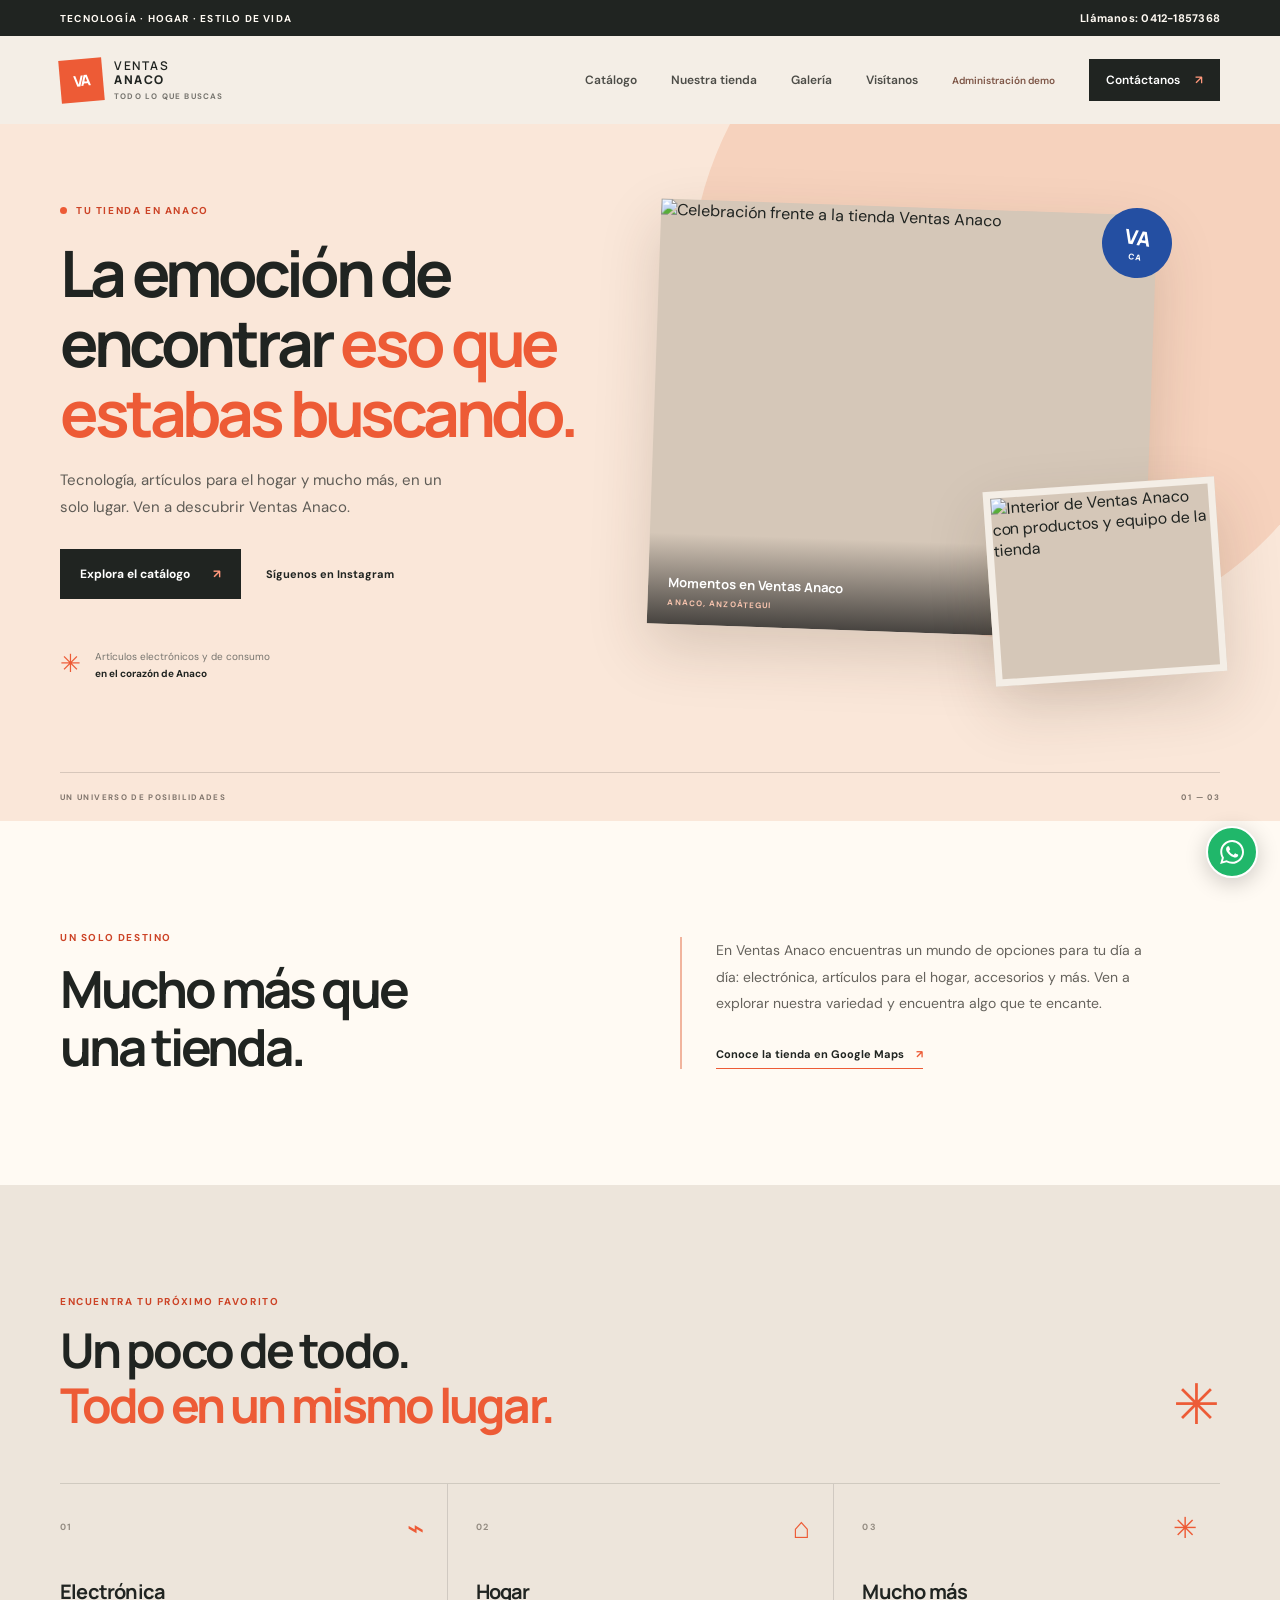
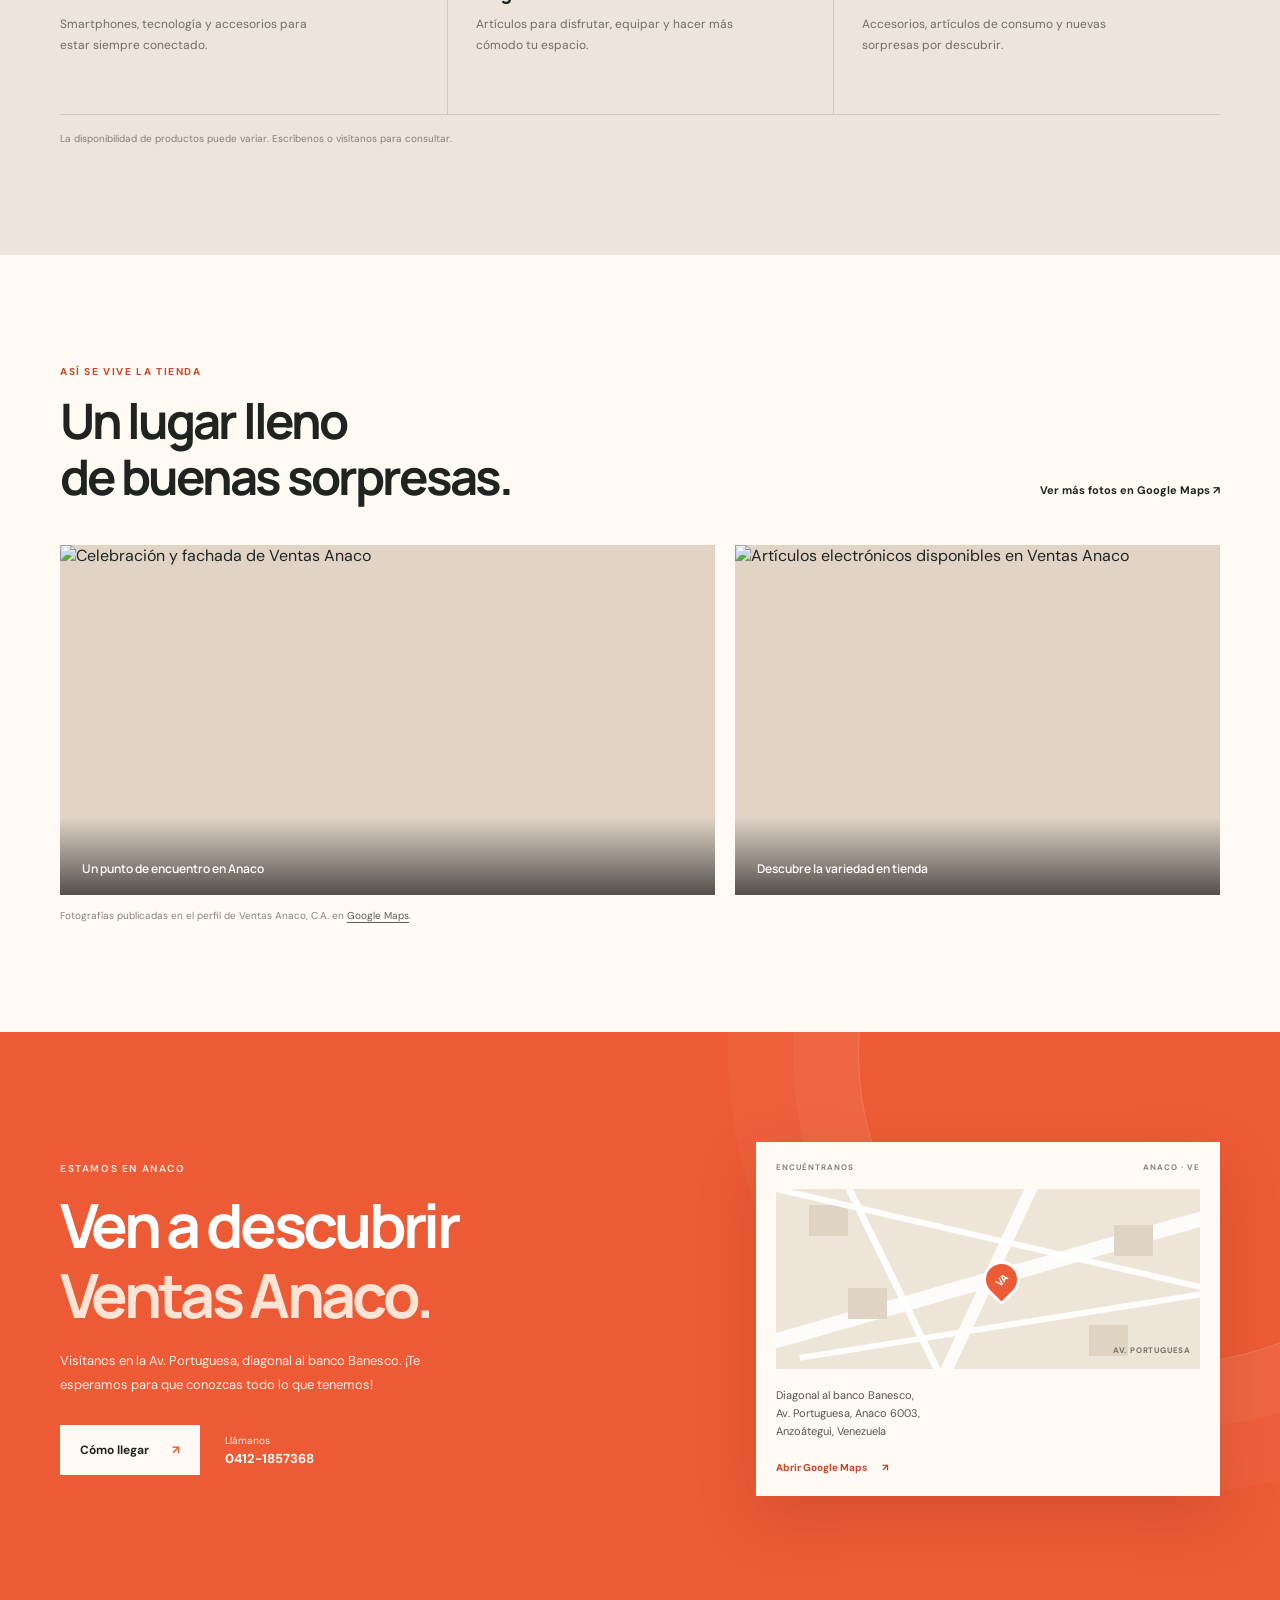
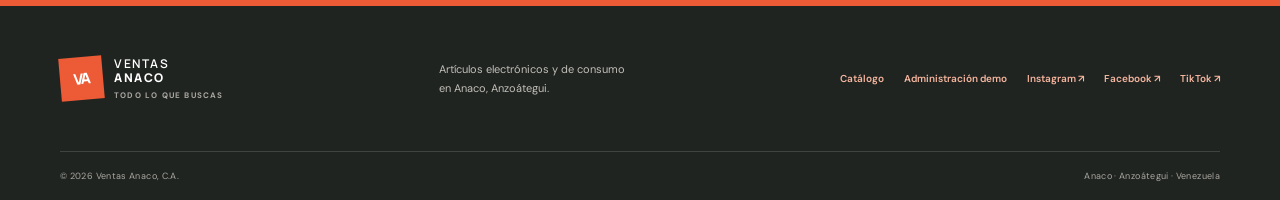
==== index.html @ d3c2e2f4 "Publish Ventas Anaco store demo" ====
<!DOCTYPE html>
<html lang="es">
<head>
    <meta charset="UTF-8">
    <meta name="viewport" content="width=device-width, initial-scale=1">
    <meta name="theme-color" content="#f4eee6">
    <meta name="description" content="Descubre tecnología, artículos para el hogar y mucho más en Ventas Anaco, C.A. Visítanos en Anaco, Anzoátegui.">
    <meta property="og:type" content="website">
    <meta property="og:title" content="Ventas Anaco, C.A. | Tecnología y mucho más">
    <meta property="og:description" content="Artículos electrónicos y de consumo en Anaco, Anzoátegui.">
    <title>Ventas Anaco, C.A. | Tecnología y mucho más</title>
    <link rel="preconnect" href="https://lh3.googleusercontent.com">
    <link rel="stylesheet" href="styles.css">
    <script src="script.js" defer></script>
</head>
<body>
    <div class="announcement">
        <span>TECNOLOGÍA · HOGAR · ESTILO DE VIDA</span>
        <a href="tel:+584121857368">Llámanos: 0412-1857368</a>
    </div>

    <header class="site-header">
        <nav class="navigation container" aria-label="Navegación principal">
            <a class="brand" href="#inicio" aria-label="Ventas Anaco, inicio">
                <span class="brand-mark">VA</span>
                <span class="brand-name">VENTAS <strong>ANACO</strong><small>TODO LO QUE BUSCAS</small></span>
            </a>
            <button class="menu-toggle" type="button" aria-expanded="false" aria-controls="primary-menu" aria-label="Abrir menú">
                <span></span><span></span>
            </button>
            <div class="nav-links" id="primary-menu">
                <a href="catalogo.html">Catálogo</a>
                <a href="#universo">Nuestra tienda</a>
                <a href="#galeria">Galería</a>
                <a href="#visitanos">Visítanos</a>
                <a class="admin-link" href="admin.html">Administración demo</a>
                <a class="nav-cta" href="https://wa.me/584121857368" target="_blank" rel="noopener noreferrer">Contáctanos <span aria-hidden="true">↗</span></a>
            </div>
        </nav>
    </header>

    <main>
        <section class="hero" id="inicio">
            <div class="hero-content container">
                <div class="hero-copy">
                    <p class="eyebrow"><span></span>Tu tienda en Anaco</p>
                    <h1>La emoción de<br>encontrar <em>eso que<br>estabas buscando.</em></h1>
                    <p class="hero-intro">Tecnología, artículos para el hogar y mucho más, en un solo lugar. Ven a descubrir Ventas Anaco.</p>
                    <div class="hero-actions">
                        <a class="button button-dark" href="catalogo.html">Explora el catálogo <span aria-hidden="true">↗</span></a>
                        <a class="text-link" href="https://www.instagram.com/ventasanacoca/" target="_blank" rel="noopener noreferrer">Síguenos en Instagram</a>
                    </div>
                    <div class="hero-note"><span class="note-star" aria-hidden="true">✳</span><span>Artículos electrónicos y de consumo<br><strong>en el corazón de Anaco</strong></span></div>
                </div>
                <div class="hero-gallery" aria-label="Fotos de Ventas Anaco publicadas en Google Maps">
                    <figure class="hero-photo photo-main">
                        <img src="https://lh3.googleusercontent.com/gps-cs-s/ANWiy9SI6-JMw6uXux7cb1OVQEhoc8VrSB3j8IEpF7zPI--gfARu26a6YE6XaNrQs2vqzfg7c-59wwoR-hYItmMfDK-v4UafxtbNQbduaBsVp8QorT2yi8C4xNvsG1k5WIa64sWM8JS6=s680-w680-h510-rw" alt="Celebración frente a la tienda Ventas Anaco" fetchpriority="high">
                        <figcaption>Momentos en Ventas Anaco <span>ANACO, ANZOÁTEGUI</span></figcaption>
                    </figure>
                    <figure class="hero-photo photo-detail">
                        <img src="https://lh3.googleusercontent.com/gps-cs-s/ANWiy9Q9u7640GYPbyOy8pcQ9VfXQSxCmiE6TLa-yaclk8tDdv9WSVyj94mnbra4MCxDVosBCmhVriNxFRM0ZYxafxqGbtx22gtFAQHQly-nNGAZQOeOkHdAPoqI4ZJBgCTEoAFYsx8=s680-w680-h510-rw" alt="Interior de Ventas Anaco con productos y equipo de la tienda" loading="lazy">
                    </figure>
                    <span class="gallery-stamp" aria-hidden="true">VA<br><small>CA</small></span>
                </div>
            </div>
            <div class="hero-bottom container"><span>UN UNIVERSO DE POSIBILIDADES</span><span>01 — 03</span></div>
        </section>

        <section class="intro section" id="universo">
            <div class="container intro-grid">
                <div>
                    <p class="section-label">Un solo destino</p>
                    <h2>Mucho más que<br>una tienda.</h2>
                </div>
                <div class="intro-copy">
                    <p>En Ventas Anaco encuentras un mundo de opciones para tu día a día: electrónica, artículos para el hogar, accesorios y más. Ven a explorar nuestra variedad y encuentra algo que te encante.</p>
                    <a class="inline-link" href="https://www.google.com/maps/place/Ventas+Anaco,+C.A./data=!4m2!3m1!1s0x0:0x8d9699a16124e0c1" target="_blank" rel="noopener noreferrer">Conoce la tienda en Google Maps <span aria-hidden="true">↗</span></a>
                </div>
            </div>
        </section>

        <section class="categories section">
            <div class="container">
                <div class="section-heading">
                    <div><p class="section-label">Encuentra tu próximo favorito</p><h2>Un poco de todo.<br><em>Todo en un mismo lugar.</em></h2></div>
                    <span class="heading-mark" aria-hidden="true">✳</span>
                </div>
                <div class="category-grid">
                    <article class="category-card">
                        <span class="category-number">01</span><span class="category-icon" aria-hidden="true">⌁</span>
                        <h3>Electrónica</h3><p>Smartphones, tecnología y accesorios para estar siempre conectado.</p>
                    </article>
                    <article class="category-card">
                        <span class="category-number">02</span><span class="category-icon" aria-hidden="true">⌂</span>
                        <h3>Hogar</h3><p>Artículos para disfrutar, equipar y hacer más cómodo tu espacio.</p>
                    </article>
                    <article class="category-card">
                        <span class="category-number">03</span><span class="category-icon" aria-hidden="true">✳</span>
                        <h3>Mucho más</h3><p>Accesorios, artículos de consumo y nuevas sorpresas por descubrir.</p>
                    </article>
                </div>
                <p class="availability-note">La disponibilidad de productos puede variar. Escríbenos o visítanos para consultar.</p>
            </div>
        </section>

        <section class="gallery-section section" id="galeria">
            <div class="container">
                <div class="gallery-heading">
                    <div><p class="section-label">Así se vive la tienda</p><h2>Un lugar lleno<br>de buenas sorpresas.</h2></div>
                    <a class="text-link" href="https://www.google.com/maps/place/Ventas+Anaco,+C.A./data=!4m2!3m1!1s0x0:0x8d9699a16124e0c1" target="_blank" rel="noopener noreferrer">Ver más fotos en Google Maps <span aria-hidden="true">↗</span></a>
                </div>
                <div class="gallery-grid">
                    <figure class="gallery-item gallery-wide">
                        <img src="https://lh3.googleusercontent.com/gps-cs-s/ANWiy9SI6-JMw6uXux7cb1OVQEhoc8VrSB3j8IEpF7zPI--gfARu26a6YE6XaNrQs2vqzfg7c-59wwoR-hYItmMfDK-v4UafxtbNQbduaBsVp8QorT2yi8C4xNvsG1k5WIa64sWM8JS6=s680-w680-h510-rw" alt="Celebración y fachada de Ventas Anaco" loading="lazy">
                        <figcaption>Un punto de encuentro en Anaco</figcaption>
                    </figure>
                    <figure class="gallery-item">
                        <img src="https://lh3.googleusercontent.com/gps-cs-s/ANWiy9QcHW1Y8FMCkoQV5TH1QbiliUh5QumBpI4ZYNhQe0VhSvcfXpPzHqoIf4-l79kPiPaxFgAkR__Po1WKNhhUzcMhtcNzU7jrw5Uolib9IIyexkxREEryorqV-0qLPda1Q2rIl1jnqA=s680-w680-h510-rw" alt="Artículos electrónicos disponibles en Ventas Anaco" loading="lazy">
                        <figcaption>Descubre la variedad en tienda</figcaption>
                    </figure>
                </div>
                <p class="photo-credit">Fotografías publicadas en el perfil de Ventas Anaco, C.A. en <a href="https://www.google.com/maps/place/Ventas+Anaco,+C.A./data=!4m2!3m1!1s0x0:0x8d9699a16124e0c1" target="_blank" rel="noopener noreferrer">Google Maps</a>.</p>
            </div>
        </section>

        <section class="visit-section section" id="visitanos">
            <div class="container visit-layout">
                <div class="visit-copy">
                    <p class="section-label">Estamos en Anaco</p>
                    <h2>Ven a descubrir<br><em>Ventas Anaco.</em></h2>
                    <p>Visítanos en la Av. Portuguesa, diagonal al banco Banesco. ¡Te esperamos para que conozcas todo lo que tenemos!</p>
                    <div class="visit-actions">
                        <a class="button button-light" href="https://www.google.com/maps/dir/?api=1&destination=Ventas+Anaco%2C+C.A.%2C+Av.+Portuguesa%2C+Anaco%2C+Anzo%C3%A1tegui" target="_blank" rel="noopener noreferrer">Cómo llegar <span aria-hidden="true">↗</span></a>
                        <a class="visit-phone" href="tel:+584121857368">Llámanos <strong>0412-1857368</strong></a>
                    </div>
                </div>
                <div class="visit-card">
                    <div class="visit-card-top"><span>ENCUÉNTRANOS</span><span>ANACO · VE</span></div>
                    <div class="map-illustration" aria-hidden="true">
                        <span class="map-road map-road-a"></span><span class="map-road map-road-b"></span><span class="map-road map-road-c"></span>
                        <span class="map-block map-block-a"></span><span class="map-block map-block-b"></span><span class="map-block map-block-c"></span><span class="map-block map-block-d"></span>
                        <span class="map-pin">VA</span><span class="map-place">AV. PORTUGUESA</span>
                    </div>
                    <address>Diagonal al banco Banesco,<br>Av. Portuguesa, Anaco 6003,<br>Anzoátegui, Venezuela</address>
                    <a class="map-link" href="https://www.google.com/maps/place/Ventas+Anaco,+C.A./data=!4m2!3m1!1s0x0:0x8d9699a16124e0c1" target="_blank" rel="noopener noreferrer">Abrir Google Maps <span aria-hidden="true">↗</span></a>
                </div>
            </div>
        </section>
    </main>

    <footer class="site-footer">
        <div class="container footer-main">
            <a class="brand footer-brand" href="#inicio" aria-label="Ventas Anaco, inicio"><span class="brand-mark">VA</span><span class="brand-name">VENTAS <strong>ANACO</strong><small>TODO LO QUE BUSCAS</small></span></a>
            <p>Artículos electrónicos y de consumo<br>en Anaco, Anzoátegui.</p>
            <div class="social-links" aria-label="Redes sociales">
                <a href="catalogo.html">Catálogo</a>
                <a href="admin.html">Administración demo</a>
                <a href="https://www.instagram.com/ventasanacoca/" target="_blank" rel="noopener noreferrer">Instagram ↗</a>
                <a href="https://www.facebook.com/ventasa.anacoca/" target="_blank" rel="noopener noreferrer">Facebook ↗</a>
                <a href="https://www.tiktok.com/@ventasanacoca" target="_blank" rel="noopener noreferrer">TikTok ↗</a>
            </div>
        </div>
        <div class="container footer-bottom"><span>© <span id="current-year"></span> Ventas Anaco, C.A.</span><span>Anaco · Anzoátegui · Venezuela</span></div>
    </footer>

    <a class="whatsapp-float" href="https://wa.me/584121857368" target="_blank" rel="noopener noreferrer" aria-label="Escribir a Ventas Anaco por WhatsApp">
        <svg viewBox="0 0 24 24" aria-hidden="true"><path d="M20.52 3.48A11.78 11.78 0 0 0 12.12 0C5.57 0 .24 5.32.24 11.87c0 2.1.55 4.16 1.6 5.97L.14 24l6.31-1.65a11.9 11.9 0 0 0 5.67 1.45h.01c6.54 0 11.87-5.32 11.87-11.87 0-3.17-1.24-6.15-3.48-8.45Zm-8.4 18.31a9.9 9.9 0 0 1-5.04-1.38l-.36-.21-3.75.98 1-3.65-.24-.38a9.84 9.84 0 0 1-1.52-5.28c0-5.46 4.45-9.9 9.92-9.9a9.85 9.85 0 0 1 7.02 2.91 9.85 9.85 0 0 1 2.9 7.02c0 5.47-4.44 9.9-9.91 9.9Zm5.44-7.42c-.3-.15-1.76-.87-2.03-.97-.27-.1-.47-.15-.66.15-.2.3-.76.97-.93 1.17-.17.2-.34.22-.64.07-.3-.15-1.26-.47-2.4-1.5-.89-.8-1.5-1.77-1.67-2.07-.17-.3-.02-.46.13-.61.14-.13.3-.35.44-.52.15-.17.2-.3.3-.5.1-.2.05-.37-.02-.52-.08-.15-.67-1.61-.92-2.2-.24-.58-.49-.5-.67-.51h-.57c-.2 0-.52.07-.79.37-.27.3-1.04 1.01-1.04 2.47s1.07 2.86 1.22 3.06c.15.2 2.1 3.21 5.08 4.5.71.3 1.26.48 1.7.62.71.22 1.36.19 1.87.12.57-.09 1.76-.72 2.01-1.41.25-.69.25-1.28.17-1.41-.07-.12-.27-.2-.57-.34Z"/></svg>
    </a>
</body>
</html>
---- styles.css ----
@import url('https://fonts.googleapis.com/css2?family=DM+Sans:wght@400;500;600;700&family=Manrope:wght@400;500;600;700;800&display=swap');

:root {
    color-scheme: light;
    --ink: #202421;
    --paper: #f4eee6;
    --cream: #fffaf3;
    --orange: #ed5b36;
    --orange-dark: #cc4326;
    --blue: #244fa2;
    --muted: #77756f;
    --line: rgba(32, 36, 33, .14);
    --display: "Manrope", "Arial", sans-serif;
    --body: "DM Sans", "Arial", sans-serif;
}

* { box-sizing: border-box; }
html { scroll-behavior: smooth; }
body { margin: 0; background: var(--paper); color: var(--ink); font-family: var(--body); -webkit-font-smoothing: antialiased; }
a { color: inherit; }
img { display: block; max-width: 100%; }
.container { width: min(1160px, calc(100% - 64px)); margin-inline: auto; }
.section { padding-block: 110px; }

.announcement { min-height: 36px; padding: 0 max(32px, calc((100% - 1160px) / 2)); display: flex; align-items: center; justify-content: space-between; background: var(--ink); color: #fffaf3; font-size: 10px; font-weight: 700; letter-spacing: .12em; }
.announcement a { color: #fffaf3; text-decoration: none; font-size: 11px; letter-spacing: .02em; }
.site-header { position: relative; z-index: 10; background: var(--paper); }
.navigation { min-height: 88px; display: flex; align-items: center; justify-content: space-between; }
.brand { display: inline-flex; align-items: center; gap: 11px; text-decoration: none; }
.brand-mark { width: 43px; height: 43px; display: grid; place-items: center; background: var(--orange); color: white; font: 800 15px var(--display); letter-spacing: -.08em; transform: rotate(-5deg); }
.brand-name { display: grid; font: 600 12px var(--display); letter-spacing: .13em; line-height: 1.15; }
.brand-name strong { font-weight: 800; }
.brand-name small { margin-top: 5px; color: var(--muted); font: 700 8px var(--body); letter-spacing: .15em; }
.nav-links { display: flex; align-items: center; gap: 34px; }
.nav-links > a { color: #4c4c47; text-decoration: none; font-size: 12px; font-weight: 600; transition: color .2s; }
.nav-links > a:hover, .text-link:hover, .inline-link:hover { color: var(--orange-dark); }
.nav-links .nav-cta { padding: 13px 17px; background: var(--ink); color: white; }
.nav-cta span { padding-left: 12px; color: #ff987c; }
.menu-toggle { display: none; }

.hero { position: relative; overflow: hidden; background: #fae7d9; }
.hero::before { position: absolute; top: -185px; right: -88px; width: 53%; height: 700px; border-radius: 50%; background: #f6d2bd; content: ""; }
.hero-content { position: relative; z-index: 1; min-height: 610px; display: grid; grid-template-columns: .94fr 1.06fr; align-items: center; gap: 40px; padding-block: 68px 74px; }
.hero-copy { padding-block: 12px; }
.eyebrow, .section-label { margin: 0 0 21px; color: var(--orange-dark); font-size: 10px; font-weight: 700; letter-spacing: .16em; text-transform: uppercase; }
.eyebrow { display: flex; align-items: center; gap: 9px; }
.eyebrow span { width: 7px; height: 7px; border-radius: 50%; background: var(--orange); }
h1, h2, h3, p, figure { margin-top: 0; }
h1, h2, h3 { font-family: var(--display); }
h1 { margin-bottom: 20px; font-size: clamp(43px, 5vw, 68px); font-weight: 700; line-height: 1.09; letter-spacing: -.065em; }
h1 em, h2 em { color: var(--orange); font-style: normal; }
.hero-intro { max-width: 405px; margin-bottom: 28px; color: #5f5c56; font-size: 15px; line-height: 1.8; }
.hero-actions { display: flex; flex-wrap: wrap; align-items: center; gap: 25px; }
.button { min-height: 50px; padding: 0 20px; display: inline-flex; align-items: center; justify-content: center; gap: 23px; text-decoration: none; font-size: 12px; font-weight: 700; transition: transform .2s, background .2s; }
.button:hover { transform: translateY(-2px); }
.button-dark { background: var(--ink); color: white; }
.button-dark:hover { background: var(--orange-dark); }
.button span { color: #ff987c; }
.text-link, .inline-link { color: var(--ink); font-size: 11px; font-weight: 700; text-decoration: none; transition: color .2s; }
.hero-note { margin-top: 44px; display: flex; align-items: center; gap: 14px; color: var(--muted); font-size: 10px; line-height: 1.7; }
.hero-note strong { color: var(--ink); font-weight: 700; }
.note-star { color: var(--orange); font-size: 25px; }
.hero-gallery { position: relative; min-height: 475px; }
.hero-photo { position: absolute; overflow: hidden; margin: 0; background: #d5c7b8; box-shadow: 0 24px 60px rgba(58, 39, 24, .17); }
.hero-photo img { width: 100%; height: 100%; object-fit: cover; }
.photo-main { inset: 0 70px 50px 28px; transform: rotate(2deg); }
.photo-main img { object-position: 50% 54%; }
.photo-main figcaption { position: absolute; right: 0; bottom: 0; left: 0; padding: 40px 20px 17px; background: linear-gradient(transparent, rgba(22, 22, 22, .74)); color: white; font: 700 13px var(--display); }
.photo-main figcaption span { display: block; margin-top: 6px; color: #f8c4ae; font: 700 8px var(--body); letter-spacing: .14em; }
.photo-detail { right: 0; bottom: 4px; width: 39%; height: 41%; border: 7px solid var(--paper); transform: rotate(-4deg); }
.photo-detail img { object-position: 50% 36%; }
.gallery-stamp { position: absolute; top: 1px; right: 48px; width: 70px; height: 70px; display: grid; place-content: center; border-radius: 50%; background: var(--blue); color: white; text-align: center; font: 800 20px var(--display); transform: rotate(8deg); }
.gallery-stamp small { font-size: 8px; letter-spacing: .18em; }
.hero-bottom { position: relative; z-index: 1; min-height: 49px; display: flex; justify-content: space-between; align-items: center; border-top: 1px solid rgba(32, 36, 33, .16); color: #81766d; font-size: 8px; font-weight: 700; letter-spacing: .17em; }

.intro { background: var(--cream); }
.intro-grid { display: grid; grid-template-columns: 1fr 1fr; gap: 80px; align-items: center; }
.section-label { margin-bottom: 15px; }
h2 { margin-bottom: 0; font-size: clamp(36px, 4vw, 52px); line-height: 1.14; letter-spacing: -.06em; }
.intro-copy { max-width: 485px; padding-left: 34px; border-left: 2px solid #f1b49d; }
.intro-copy > p { margin-bottom: 25px; color: #66635d; font-size: 14px; line-height: 1.9; }
.inline-link { display: inline-flex; align-items: center; gap: 12px; border-bottom: 1px solid var(--orange); padding-bottom: 7px; }
.inline-link span { color: var(--orange); }

.categories { background: #ede5db; }
.section-heading, .gallery-heading { display: flex; align-items: end; justify-content: space-between; gap: 28px; }
.section-heading h2 { font-size: clamp(34px, 4vw, 48px); }
.heading-mark { color: var(--orange); font-size: 56px; line-height: 1; }
.category-grid { margin-top: 50px; display: grid; grid-template-columns: repeat(3, 1fr); border-top: 1px solid var(--line); border-bottom: 1px solid var(--line); }
.category-card { position: relative; min-height: 230px; padding: 30px 28px 30px 0; }
.category-card + .category-card { padding-left: 28px; border-left: 1px solid var(--line); }
.category-number { color: #948c82; font: 700 9px var(--body); letter-spacing: .14em; }
.category-icon { position: absolute; top: 23px; right: 23px; color: var(--orange); font: 400 29px var(--display); }
.category-card h3 { margin: 43px 0 9px; font-size: 20px; letter-spacing: -.04em; }
.category-card p { max-width: 260px; margin-bottom: 0; color: #716d66; font-size: 12px; line-height: 1.75; }
.availability-note { margin: 17px 0 0; color: #858078; font-size: 10px; }

.gallery-section { background: var(--cream); }
.gallery-heading { margin-bottom: 40px; }
.gallery-heading h2 { font-size: clamp(35px, 4vw, 49px); }
.gallery-heading .text-link { margin-bottom: 8px; }
.gallery-grid { display: grid; grid-template-columns: 1.35fr 1fr; gap: 20px; }
.gallery-item { position: relative; min-width: 0; height: 350px; overflow: hidden; margin: 0; background: #e1d4c7; }
.gallery-item img { width: 100%; height: 100%; object-fit: cover; transition: transform .55s; }
.gallery-item:hover img { transform: scale(1.035); }
.gallery-wide img { object-position: 50% 46%; }
.gallery-item figcaption { position: absolute; right: 0; bottom: 0; left: 0; padding: 43px 22px 18px; background: linear-gradient(transparent, rgba(20, 21, 21, .69)); color: white; font: 600 12px var(--display); }
.photo-credit { margin: 14px 0 0; color: #89837a; font-size: 10px; }
.photo-credit a { color: #615c55; text-underline-offset: 3px; }

.visit-section { position: relative; overflow: hidden; background: var(--orange); color: white; }
.visit-section::after { position: absolute; top: -290px; right: -200px; width: 620px; height: 620px; border: 1px solid rgba(255, 255, 255, .18); border-radius: 50%; box-shadow: 0 0 0 65px rgba(255,255,255,.035), 0 0 0 130px rgba(255,255,255,.03); content: ""; }
.visit-layout { position: relative; z-index: 1; display: grid; grid-template-columns: 1fr .78fr; align-items: center; gap: 100px; }
.visit-copy .section-label { color: #ffe2d3; }
.visit-copy h2 { font-size: clamp(42px, 5vw, 61px); }
.visit-copy h2 em { color: #ffe4d6; }
.visit-copy > p:not(.section-label) { max-width: 425px; margin: 20px 0 29px; color: #fff0e8; font-size: 13px; line-height: 1.8; }
.visit-actions { display: flex; align-items: center; flex-wrap: wrap; gap: 25px; }
.button-light { background: var(--cream); color: var(--ink); }
.button-light span { color: var(--orange); }
.visit-phone { color: #ffe9de; font-size: 10px; text-decoration: none; }
.visit-phone strong { display: block; margin-top: 3px; color: white; font-size: 13px; }
.visit-card { padding: 20px; background: var(--cream); color: var(--ink); box-shadow: 0 22px 55px rgba(115, 38, 19, .2); }
.visit-card-top { display: flex; justify-content: space-between; color: #898279; font-size: 8px; font-weight: 700; letter-spacing: .13em; }
.map-illustration { position: relative; height: 180px; margin: 17px 0; overflow: hidden; background: #eee5d9; }
.map-illustration::before, .map-illustration::after { position: absolute; background: rgba(255,255,255,.9); content: ""; }
.map-illustration::before { top: 45%; left: -8%; width: 120%; height: 15px; transform: rotate(-16deg); }
.map-illustration::after { top: -15%; left: 49%; width: 12px; height: 130%; transform: rotate(25deg); }
.map-road { position: absolute; z-index: 1; display: block; height: 6px; background: rgba(255,255,255,.92); }
.map-road-a { top: 24%; left: -8%; width: 110%; transform: rotate(13deg); }
.map-road-b { top: 73%; left: 5%; width: 105%; transform: rotate(-9deg); }
.map-road-c { top: -20%; left: 28%; width: 7px; height: 150%; transform: rotate(-26deg); }
.map-block { position: absolute; z-index: 0; display: block; width: 39px; height: 31px; background: #dfd3c3; }
.map-block-a { top: 9%; left: 8%; }.map-block-b { top: 55%; left: 17%; }.map-block-c { top: 20%; right: 11%; }.map-block-d { right: 17%; bottom: 7%; }
.map-pin { position: absolute; z-index: 2; top: 40%; left: 49%; width: 37px; height: 37px; display: grid; place-items: center; border: 3px solid white; border-radius: 50% 50% 50% 4px; background: var(--orange); color: white; font: 800 10px var(--display); transform: rotate(-45deg); }
.map-pin::first-letter { transform: rotate(45deg); }
.map-place { position: absolute; z-index: 2; right: 9px; bottom: 14px; color: #787168; font-size: 8px; font-weight: 700; letter-spacing: .1em; }
.visit-card address { margin-bottom: 15px; color: #57534e; font-size: 11px; font-style: normal; line-height: 1.65; }
.map-link { display: inline-flex; gap: 15px; color: var(--orange-dark); font-size: 10px; font-weight: 700; text-decoration: none; }

.site-footer { background: var(--ink); color: white; }
.footer-main { min-height: 145px; display: flex; align-items: center; justify-content: space-between; gap: 32px; }
.footer-brand .brand-mark { background: var(--orange); }.footer-brand .brand-name small { color: #a9a7a1; }.footer-main > p { margin: 0; color: #c1bfb9; font-size: 11px; line-height: 1.7; }
.social-links { display: flex; gap: 20px; }
.social-links a { color: #f6b69f; font-size: 10px; font-weight: 600; text-decoration: none; }
.footer-bottom { min-height: 49px; display: flex; align-items: center; justify-content: space-between; border-top: 1px solid rgba(255,255,255,.14); color: #a9a7a1; font-size: 9px; letter-spacing: .04em; }
.whatsapp-float { position: fixed; z-index: 15; right: 22px; bottom: 22px; width: 52px; height: 52px; display: grid; place-items: center; border: 2px solid white; border-radius: 50%; background: #20b76a; box-shadow: 0 5px 22px rgba(0,0,0,.2); transition: transform .2s; }
.whatsapp-float:hover { transform: translateY(-3px); }
.whatsapp-float svg { width: 24px; height: 24px; fill: white; }

:focus-visible { outline: 3px solid var(--blue); outline-offset: 4px; }

@media (max-width: 850px) {
    .section { padding-block: 82px; }
    .hero-content { min-height: 540px; grid-template-columns: 1fr .92fr; gap: 18px; }
    .hero-gallery { min-height: 390px; }
    .photo-main { right: 38px; left: 12px; }
    .gallery-stamp { right: 23px; width: 58px; height: 58px; }
    .intro-grid { gap: 45px; }
    .visit-layout { gap: 50px; }
    .nav-links { gap: 20px; }
}

@media (max-width: 650px) {
    .container { width: min(100% - 38px, 500px); }
    .section { padding-block: 70px; }
    .announcement { min-height: 34px; padding-inline: 19px; font-size: 8px; letter-spacing: .08em; }
    .announcement a { font-size: 9px; }
    .navigation { min-height: 72px; }
    .brand-mark { width: 39px; height: 39px; }
    .menu-toggle { width: 42px; height: 42px; display: grid; place-content: center; gap: 6px; border: 1px solid var(--line); background: transparent; }
    .menu-toggle span { width: 18px; height: 2px; background: var(--ink); transition: transform .2s; }
    .menu-toggle[aria-expanded="true"] span:first-child { transform: translateY(4px) rotate(45deg); }
    .menu-toggle[aria-expanded="true"] span:last-child { transform: translateY(-4px) rotate(-45deg); }
    .nav-links { position: absolute; top: 100%; right: 0; left: 0; display: none; padding: 16px 20px 22px; background: var(--paper); box-shadow: 0 12px 18px rgba(32,36,33,.08); }
    .nav-links.is-open { display: grid; gap: 0; }
    .nav-links > a { padding: 14px 4px; }
    .nav-links .nav-cta { margin-top: 6px; padding: 14px; }
    .hero::before { top: 48%; right: -55%; width: 140%; height: 65%; }
    .hero-content { min-height: auto; grid-template-columns: 1fr; gap: 14px; padding-block: 54px 35px; }
    .eyebrow { margin-bottom: 16px; }
    h1 { font-size: clamp(43px, 13vw, 60px); }
    .hero-intro { max-width: 370px; font-size: 13px; }
    .hero-note { margin-top: 26px; }
    .hero-gallery { min-height: 355px; margin-top: 3px; }
    .photo-main { inset: 0 44px 30px 10px; }
    .photo-detail { width: 38%; height: 38%; }
    .gallery-stamp { top: 8px; right: 26px; }
    .hero-bottom { min-height: 42px; font-size: 7px; }
    .intro-grid { grid-template-columns: 1fr; gap: 26px; }
    .intro-copy { padding-left: 19px; }
    .section-heading, .gallery-heading { align-items: start; }
    .heading-mark { font-size: 42px; }
    .category-grid { grid-template-columns: 1fr; margin-top: 34px; }
    .category-card, .category-card + .category-card { min-height: 175px; padding: 23px 20px 23px 0; border-left: 0; }
    .category-card + .category-card { border-top: 1px solid var(--line); }
    .category-card h3 { margin-top: 29px; }
    .category-icon { top: 20px; right: 12px; }
    .gallery-heading { flex-direction: column; gap: 21px; }
    .gallery-grid { grid-template-columns: 1fr; gap: 12px; }
    .gallery-item { height: 270px; }
    .visit-layout { grid-template-columns: 1fr; gap: 38px; }
    .visit-section::after { top: -150px; right: -360px; }
    .visit-card { padding: 16px; }
    .footer-main { padding-block: 30px; align-items: start; flex-wrap: wrap; gap: 24px; }
    .footer-main > p { flex-basis: calc(100% - 10px); order: 2; }
    .social-links { width: 100%; flex-wrap: wrap; order: 3; }
    .footer-bottom { min-height: 54px; gap: 12px; font-size: 8px; }
    .whatsapp-float { right: 14px; bottom: 14px; width: 48px; height: 48px; }
}

@media (prefers-reduced-motion: reduce) {
    html { scroll-behavior: auto; }
    *, *::before, *::after { transition-duration: .01ms !important; }
}

.admin-link { color: #7d5546 !important; font-size: 10px !important; }
.nav-current { color: var(--orange-dark) !important; }
.sr-only { position: absolute; width: 1px; height: 1px; padding: 0; overflow: hidden; clip: rect(0, 0, 0, 0); white-space: nowrap; border: 0; }

.catalog-hero { position: relative; overflow: hidden; background: #fae7d9; }
.catalog-hero::after { position: absolute; top: -210px; right: -100px; width: 520px; height: 520px; border: 1px solid rgba(237,91,54,.22); border-radius: 50%; box-shadow: 0 0 0 58px rgba(237,91,54,.045), 0 0 0 116px rgba(237,91,54,.035); content: ""; }
.catalog-hero-inner { position: relative; z-index: 1; min-height: 325px; display: flex; align-items: center; justify-content: space-between; gap: 50px; padding-block: 54px; }
.catalog-hero h1 { margin-bottom: 13px; font-size: clamp(44px, 5vw, 63px); }
.catalog-hero-inner > div:first-child > p:last-child { max-width: 460px; margin-bottom: 0; color: #625f59; font-size: 13px; line-height: 1.75; }
.catalog-hero-art { width: 210px; height: 210px; flex: 0 0 auto; display: grid; place-content: center; border: 1px solid rgba(255,255,255,.75); border-radius: 50%; background: var(--orange); color: white; text-align: center; transform: rotate(8deg); box-shadow: 0 20px 45px rgba(172,66,38,.15); }
.catalog-hero-art span { font: 800 56px var(--display); letter-spacing: -.1em; }
.catalog-hero-art small { margin-top: 7px; font-size: 8px; font-weight: 700; letter-spacing: .16em; }
.catalog-section { background: var(--cream); padding-block: 60px 88px; }
.demo-notice { display: flex; align-items: center; gap: 13px; margin-bottom: 35px; padding: 14px 18px; border: 1px solid #e9d0be; background: #fcf2e8; }
.demo-notice > span { color: var(--orange); font-size: 22px; }
.demo-notice p { margin: 0; color: #6e6258; font-size: 11px; line-height: 1.6; }
.demo-notice strong { color: var(--ink); }
.catalog-toolbar { display: grid; grid-template-columns: 1fr 200px; gap: 14px; }
.search-field, .sort-field { min-height: 49px; display: flex; align-items: center; gap: 11px; border: 1px solid #dfd7cd; background: white; }
.search-field { padding-inline: 14px; }
.search-field svg { width: 18px; fill: none; stroke: #77756f; stroke-width: 1.7; }
.search-field input, .sort-field select { width: 100%; height: 100%; border: 0; outline: none; background: transparent; color: var(--ink); font: 12px var(--body); }
.sort-field { padding-inline: 13px; }
.sort-field select { cursor: pointer; }
.category-filters { display: flex; flex-wrap: wrap; gap: 8px; margin: 19px 0 28px; }
.filter-chip { min-height: 34px; padding: 0 15px; border: 1px solid #ded6cc; border-radius: 20px; background: transparent; color: #615d57; cursor: pointer; font: 600 10px var(--body); transition: background .2s, color .2s, border-color .2s; }
.filter-chip:hover, .filter-chip.is-active { border-color: var(--ink); background: var(--ink); color: white; }
.catalog-status { display: flex; justify-content: space-between; gap: 20px; align-items: center; margin-bottom: 15px; color: #77756f; font-size: 10px; }
.catalog-status a { color: #77756f; text-decoration: none; }
.catalog-status a strong { color: var(--orange-dark); }
.product-grid { display: grid; grid-template-columns: repeat(3, minmax(0, 1fr)); gap: 20px; }
.product-card { overflow: hidden; border: 1px solid #eee7de; background: white; transition: transform .22s, box-shadow .22s; }
.product-card:hover { transform: translateY(-4px); box-shadow: 0 17px 35px rgba(47,38,30,.1); }
.product-image-wrap { position: relative; height: 225px; overflow: hidden; background: #eee5dc; }
.product-image-wrap img { width: 100%; height: 100%; object-fit: cover; transition: transform .4s; }
.product-card:hover .product-image-wrap img { transform: scale(1.035); }
.product-image-wrap.image-unavailable::after { position: absolute; inset: 0; display: grid; place-items: center; color: #756e66; content: "Imagen de muestra"; font-size: 11px; }
.product-tag { position: absolute; top: 12px; left: 12px; padding: 7px 9px; background: var(--orange); color: white; font-size: 8px; font-weight: 700; letter-spacing: .1em; }
.product-details { padding: 17px 17px 15px; }
.product-category { color: var(--orange-dark); font-size: 9px; font-weight: 700; letter-spacing: .12em; text-transform: uppercase; }
.product-details h3 { min-height: 43px; margin: 8px 0 5px; font-size: 16px; line-height: 1.35; letter-spacing: -.03em; }
.product-details > p { min-height: 39px; margin-bottom: 17px; color: #77736d; font-size: 10px; line-height: 1.65; }
.product-card-footer { display: flex; justify-content: space-between; align-items: center; gap: 12px; padding-top: 12px; border-top: 1px solid #eee8e1; }
.product-price { color: var(--ink); font: 800 17px var(--display); }
.product-order { color: var(--orange-dark); font-size: 10px; font-weight: 700; text-decoration: none; }
.product-order:hover { text-decoration: underline; text-underline-offset: 3px; }
.empty-state { margin: 28px 0 0; padding: 34px 20px; background: #f6f0e8; color: #726d65; text-align: center; font-size: 13px; }
.catalog-footnote { margin: 22px 0 0; color: #89837a; font-size: 10px; line-height: 1.6; }
.catalog-contact { padding-block: 53px; background: #ede5db; }
.catalog-contact-inner { display: flex; align-items: center; justify-content: space-between; gap: 24px; }
.catalog-contact h2 { font-size: clamp(27px, 3vw, 37px); }
.catalog-contact .section-label { margin-bottom: 9px; }
.catalog-contact .button { flex: 0 0 auto; }

.admin-header-links { display: flex; align-items: center; gap: 28px; }
.admin-header-links a { color: var(--ink); font-size: 11px; font-weight: 700; text-decoration: none; }
.admin-header-links a:last-child { color: var(--orange-dark); }
.admin-main { min-height: 80vh; padding-block: 65px 95px; background: var(--cream); }
.admin-heading { display: flex; align-items: end; justify-content: space-between; gap: 30px; }
.admin-heading .section-label { margin-bottom: 14px; }
.admin-heading h1 { margin-bottom: 11px; font-size: clamp(43px, 5vw, 62px); }
.admin-heading > div > p:last-child { max-width: 480px; margin: 0; color: #77736d; font-size: 12px; line-height: 1.7; }
.admin-badge { margin-bottom: 11px; padding: 9px 12px; border: 1px solid #e9c5b4; color: #96604d; font-size: 8px; font-weight: 700; letter-spacing: .12em; white-space: nowrap; }
.admin-badge span { width: 6px; height: 6px; display: inline-block; margin-right: 6px; border-radius: 50%; background: var(--orange); }
.admin-warning { margin: 30px 0 26px; padding: 15px 18px; border-left: 3px solid var(--orange); background: #fff0e6; color: #6f5c50; font-size: 11px; line-height: 1.7; }
.admin-warning strong { color: #3f342d; }
.admin-layout { display: grid; grid-template-columns: minmax(0, 1.3fr) minmax(245px, .7fr); gap: 22px; align-items: start; }
.admin-form-card, .admin-summary, .admin-tips { border: 1px solid #e9e2d9; background: white; }
.admin-form-card { padding: 25px 28px; }
.admin-card-heading { display: flex; align-items: center; gap: 14px; margin-bottom: 22px; padding-bottom: 18px; border-bottom: 1px solid #eee8e1; }
.admin-step { width: 35px; height: 35px; display: grid; place-items: center; background: var(--orange); color: white; font: 700 10px var(--display); }
.admin-card-heading .section-label { margin-bottom: 4px; font-size: 8px; }
.admin-card-heading h2, .admin-products-heading h2 { font-size: 21px; }
.form-field { display: grid; gap: 8px; margin-bottom: 16px; color: #46433e; font-size: 10px; font-weight: 700; }
.form-field input, .form-field select, .form-field textarea { width: 100%; min-height: 43px; padding: 11px 12px; border: 1px solid #ded7cf; border-radius: 0; outline: none; background: #fffdfa; color: var(--ink); font: 11px var(--body); }
.form-field textarea { min-height: 76px; resize: vertical; }
.form-field input:focus, .form-field select:focus, .form-field textarea:focus { border-color: var(--orange); box-shadow: 0 0 0 2px rgba(237,91,54,.12); }
.form-field input[type="file"] { padding: 9px; }
.form-field input[type="file"]::file-selector-button { margin-right: 10px; padding: 6px 9px; border: 0; background: #eee5dc; color: var(--ink); cursor: pointer; font: 600 9px var(--body); }
.form-field small { color: #88827a; font-size: 9px; font-weight: 400; line-height: 1.5; }
.optional-label { color: #918a81; font-weight: 400; }
.form-row { display: grid; grid-template-columns: 1fr 1fr; gap: 14px; }
.submit-product { width: 100%; border: 0; cursor: pointer; font-family: var(--body); }
.form-feedback { min-height: 15px; margin: 10px 0 0; color: #6d623f; font-size: 10px; line-height: 1.5; }
.image-preview { display: flex; align-items: center; gap: 12px; margin: 0 0 15px; }
.image-preview[hidden] { display: none; }
.image-preview img { width: 80px; height: 70px; object-fit: cover; background: #eee5dc; }
.image-preview button, .clear-demo { padding: 8px 10px; border: 1px solid #ded7cf; background: transparent; color: #725c4f; cursor: pointer; font: 600 9px var(--body); }
.admin-side { display: grid; gap: 17px; }
.admin-summary { padding: 22px; }
.summary-icon { color: var(--orange); font-size: 22px; }
.admin-summary .section-label { margin: 15px 0 7px; font-size: 8px; }
.admin-summary > strong { display: block; font: 800 43px var(--display); letter-spacing: -.07em; }
.admin-summary > span:not(.summary-icon) { display: block; color: #77736d; font-size: 10px; }
.admin-summary a { display: inline-block; margin-top: 19px; color: var(--orange-dark); font-size: 10px; font-weight: 700; text-decoration: none; }
.admin-tips { padding: 21px; background: #f4eee6; }
.admin-tips .section-label { margin-bottom: 10px; font-size: 8px; }
.admin-tips h3 { margin-bottom: 8px; font-size: 17px; }
.admin-tips > p:last-child { margin: 0; color: #716d66; font-size: 10px; line-height: 1.7; }
.admin-products-section { margin-top: 45px; }
.admin-products-heading { display: flex; align-items: end; justify-content: space-between; gap: 20px; margin-bottom: 15px; }
.admin-products-heading .section-label { margin-bottom: 6px; font-size: 8px; }
.clear-demo { color: #77736d; }
.admin-product-list { border-top: 1px solid #e6ded5; }
.admin-product-row { min-height: 62px; display: grid; grid-template-columns: 1fr auto auto; align-items: center; gap: 20px; border-bottom: 1px solid #e6ded5; }
.admin-product-title { display: flex; flex-direction: column; gap: 4px; }
.admin-product-title strong { font: 700 11px var(--display); }
.admin-product-title span { color: #8a837a; font-size: 9px; }
.admin-row-price { font: 700 11px var(--display); }
.remove-demo-product { border: 0; background: none; color: #9c5140; cursor: pointer; font: 600 9px var(--body); }

@media (max-width: 850px) {
    .product-grid { grid-template-columns: repeat(2, minmax(0, 1fr)); }
    .admin-layout { grid-template-columns: minmax(0, 1fr) 260px; }
    .admin-form-card { padding-inline: 20px; }
}

@media (max-width: 650px) {
    .admin-link { display: inline-block; }
    .catalog-hero-inner { min-height: 295px; gap: 10px; padding-block: 45px; }
    .catalog-hero h1 { font-size: clamp(39px, 11vw, 54px); }
    .catalog-hero-inner > div:first-child > p:last-child { max-width: 310px; font-size: 11px; }
    .catalog-hero-art { width: 105px; height: 105px; align-self: center; margin-right: -2px; }
    .catalog-hero-art span { font-size: 35px; }
    .catalog-hero-art small { font-size: 6px; }
    .catalog-section { padding-block: 36px 62px; }
    .demo-notice { align-items: start; margin-bottom: 23px; padding: 12px; }
    .demo-notice p { font-size: 10px; }
    .catalog-toolbar { grid-template-columns: 1fr; gap: 9px; }
    .sort-field { min-height: 43px; }
    .category-filters { gap: 6px; margin: 14px 0 23px; }
    .filter-chip { min-height: 31px; padding-inline: 12px; font-size: 9px; }
    .catalog-status { align-items: start; font-size: 9px; }
    .catalog-status a { text-align: right; }
    .product-grid { grid-template-columns: 1fr 1fr; gap: 10px; }
    .product-image-wrap { height: 155px; }
    .product-details { padding: 12px 10px 11px; }
    .product-details h3 { min-height: 38px; font-size: 12px; }
    .product-details > p { min-height: 49px; margin-bottom: 12px; font-size: 9px; }
    .product-price { font-size: 13px; }
    .product-order { font-size: 9px; }
    .product-tag { top: 8px; left: 7px; padding: 6px; font-size: 7px; }
    .catalog-contact-inner { align-items: start; flex-direction: column; }
    .catalog-contact .button { width: 100%; }
    .admin-header-links { gap: 14px; }
    .admin-header-links a { font-size: 9px; }
    .admin-main { padding-block: 45px 68px; }
    .admin-heading { align-items: start; flex-direction: column; gap: 14px; }
    .admin-badge { margin: 0; }
    .admin-warning { margin-block: 22px; padding: 12px; font-size: 10px; }
    .admin-layout { grid-template-columns: 1fr; }
    .admin-side { grid-template-columns: 1fr 1fr; }
    .admin-summary, .admin-tips { padding: 16px; }
    .admin-summary > strong { font-size: 35px; }
    .form-row { grid-template-columns: 1fr; gap: 0; }
    .admin-products-heading { align-items: start; }
    .admin-product-row { grid-template-columns: 1fr auto; gap: 8px; padding-block: 10px; }
    .remove-demo-product { grid-column: 2; justify-self: end; }
}

@media (max-width: 390px) {
    .admin-side { grid-template-columns: 1fr; }
    .catalog-hero-art { width: 83px; height: 83px; }
    .catalog-hero-art span { font-size: 29px; }
    .product-grid { gap: 7px; }
    .product-details { padding-inline: 8px; }
    .product-price { font-size: 12px; }
}
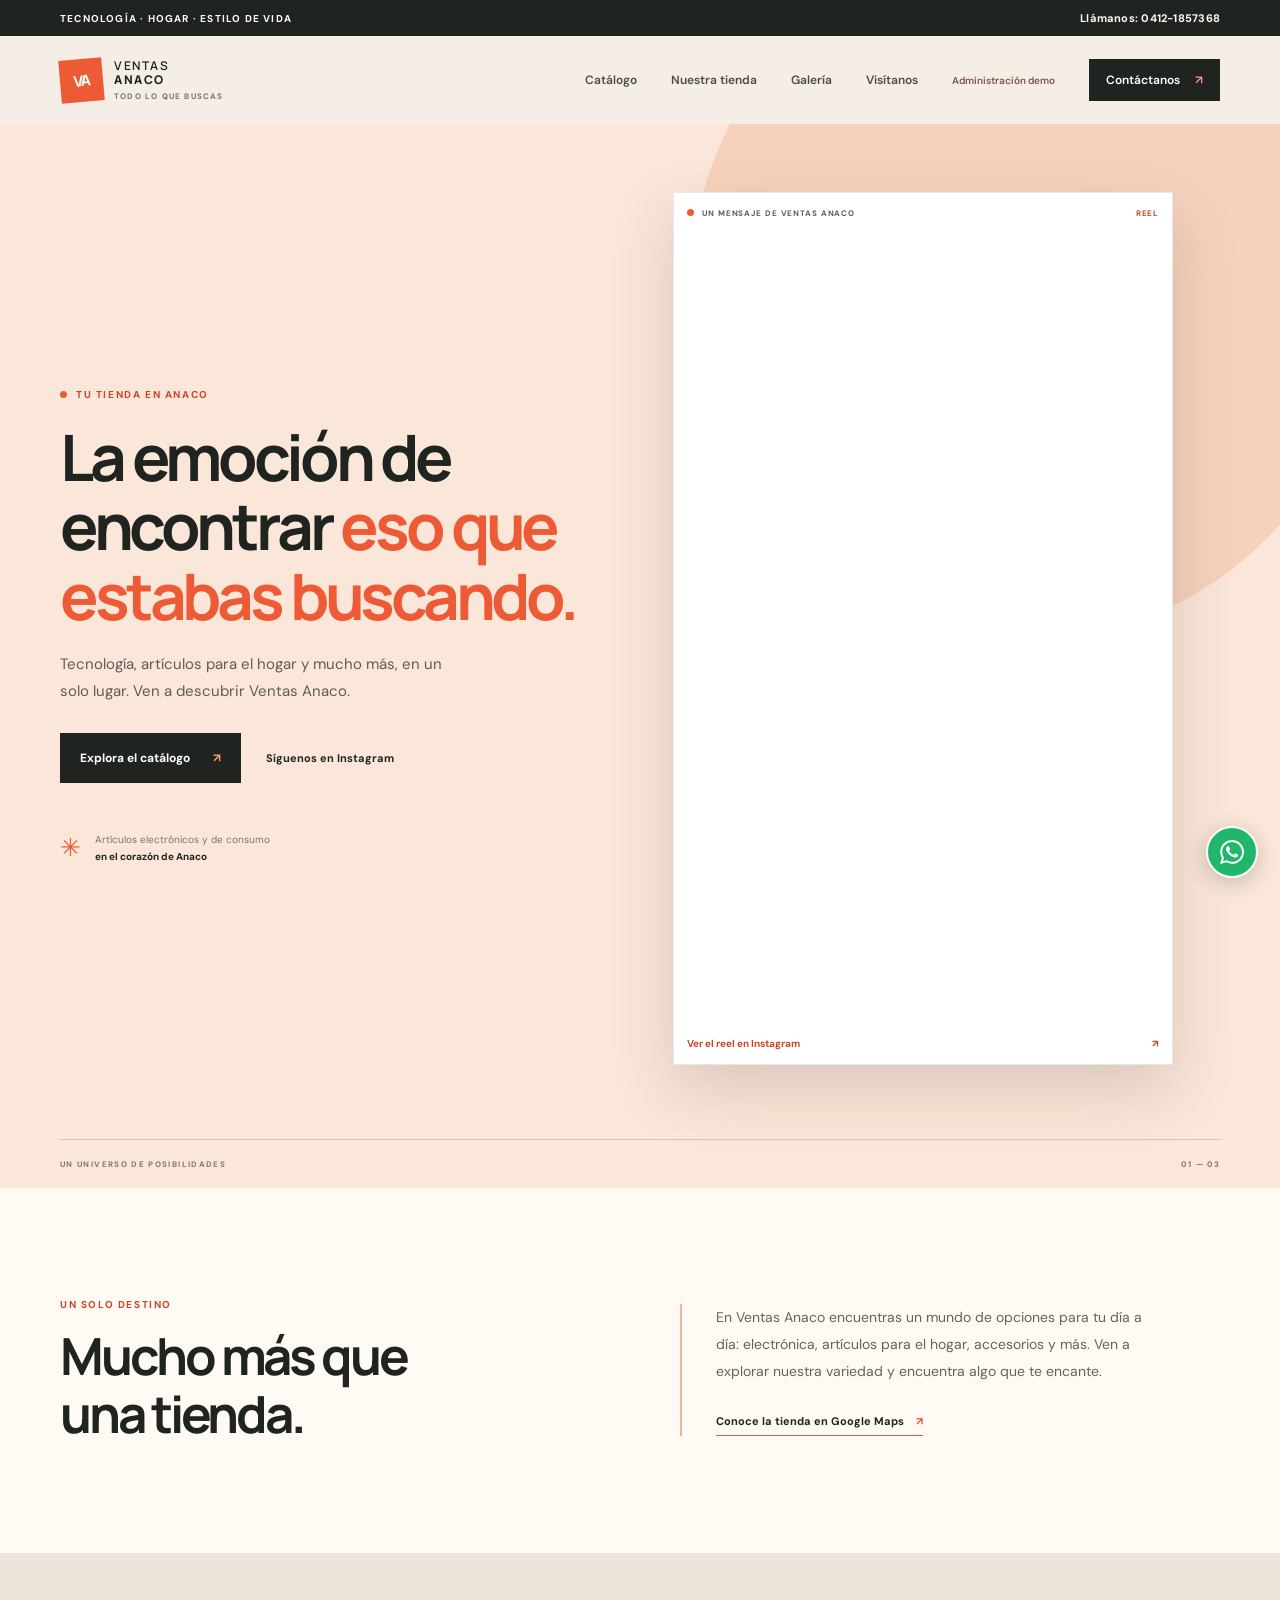
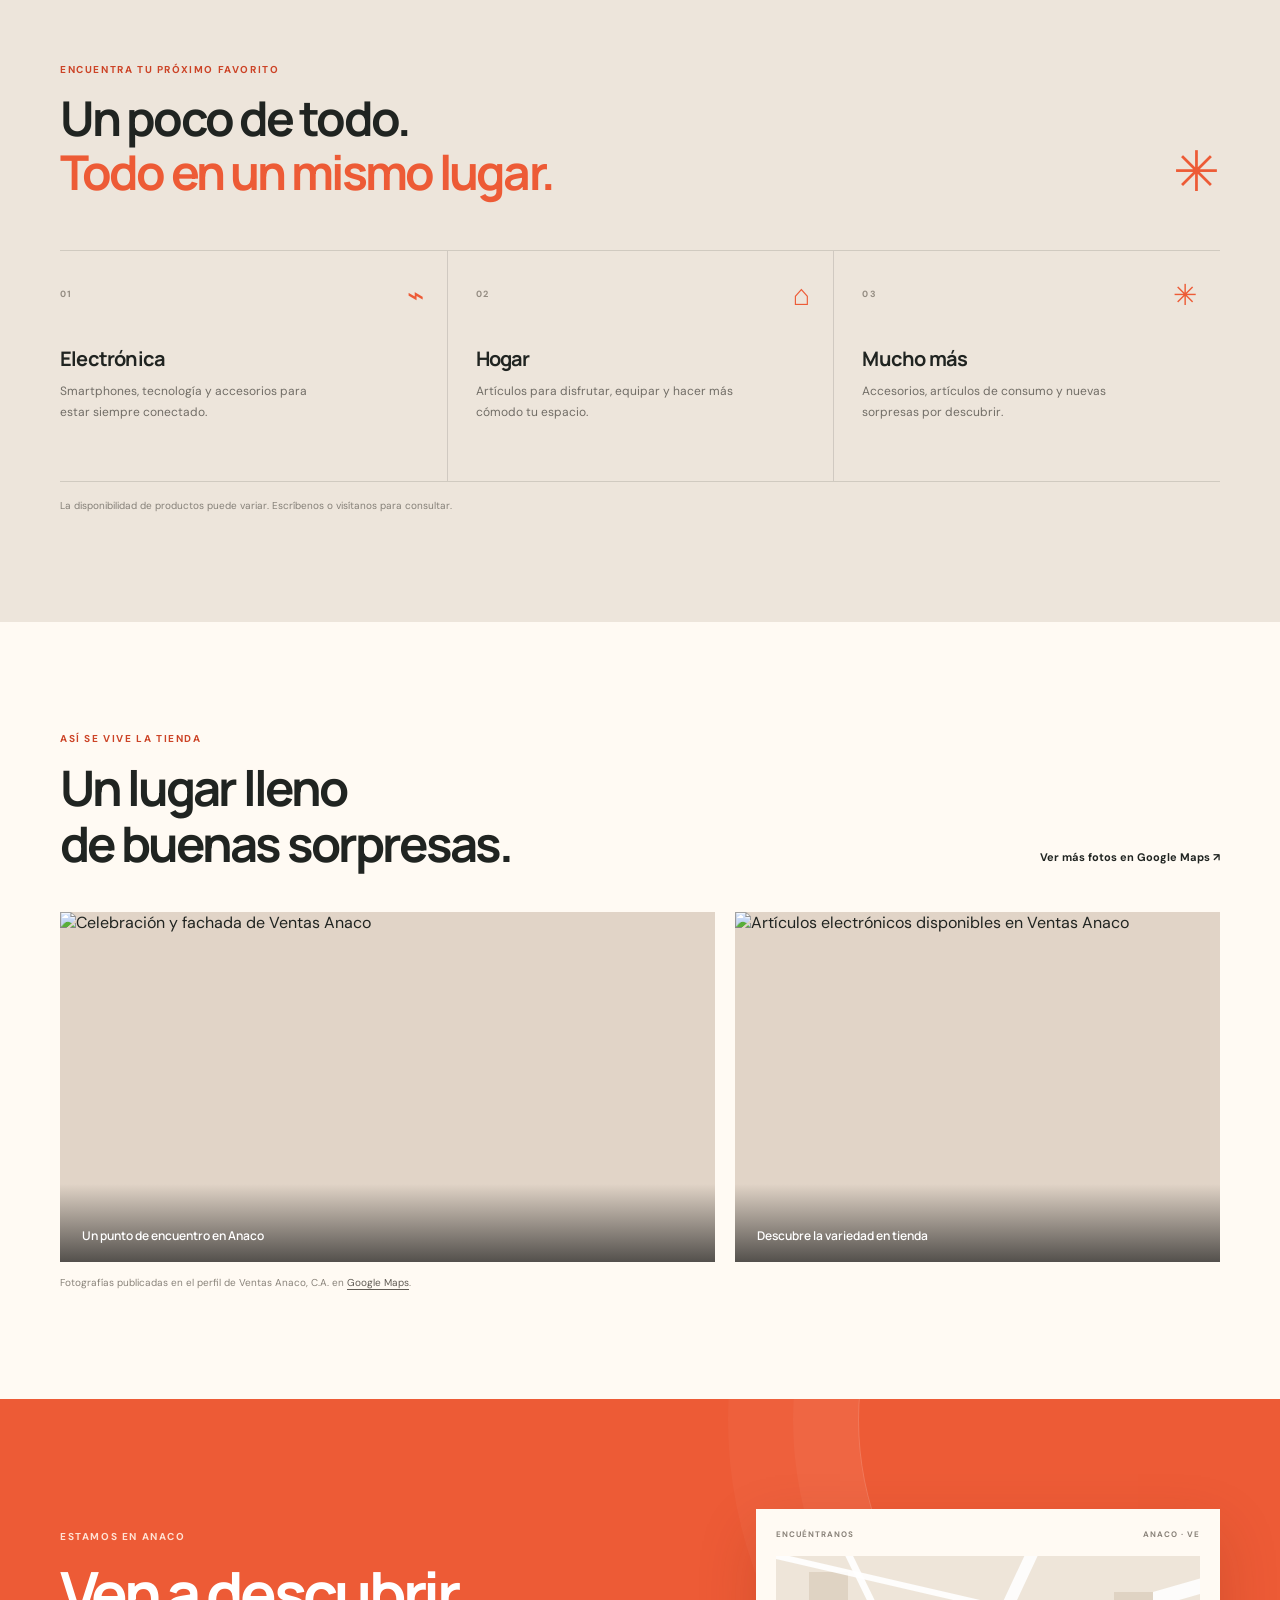
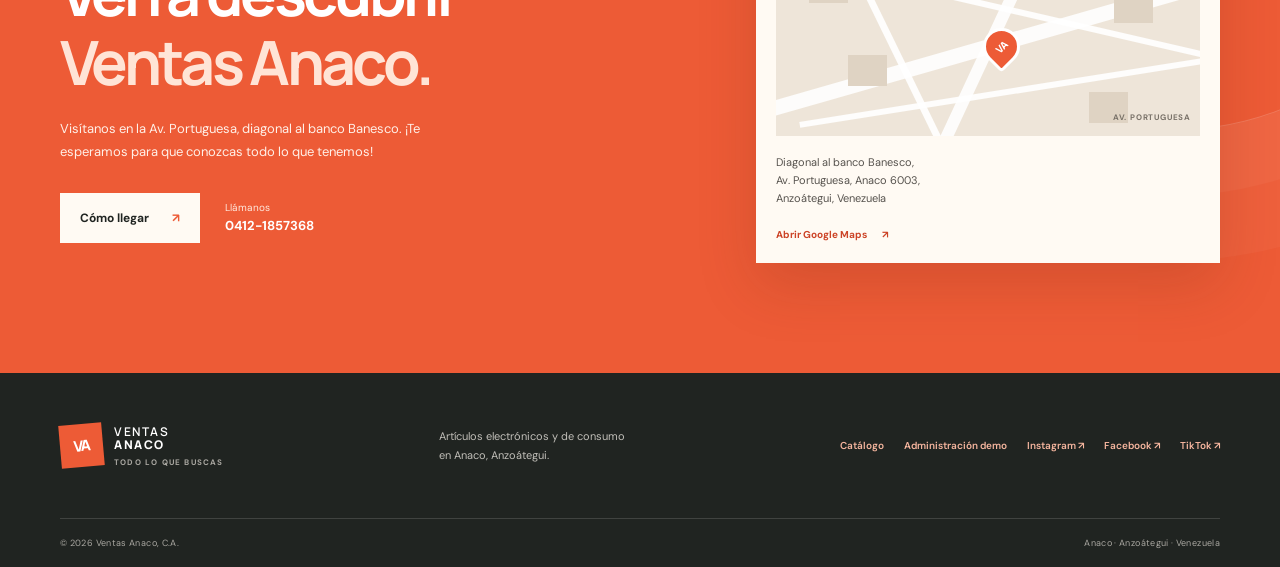
==== commit c13529ba: "Add owner Instagram reel to homepage" ====
--- a/index.html
+++ b/index.html
@@ -52,15 +52,21 @@
                     </div>
                     <div class="hero-note"><span class="note-star" aria-hidden="true">✳</span><span>Artículos electrónicos y de consumo<br><strong>en el corazón de Anaco</strong></span></div>
                 </div>
-                <div class="hero-gallery" aria-label="Fotos de Ventas Anaco publicadas en Google Maps">
-                    <figure class="hero-photo photo-main">
-                        <img src="https://lh3.googleusercontent.com/gps-cs-s/ANWiy9SI6-JMw6uXux7cb1OVQEhoc8VrSB3j8IEpF7zPI--gfARu26a6YE6XaNrQs2vqzfg7c-59wwoR-hYItmMfDK-v4UafxtbNQbduaBsVp8QorT2yi8C4xNvsG1k5WIa64sWM8JS6=s680-w680-h510-rw" alt="Celebración frente a la tienda Ventas Anaco" fetchpriority="high">
-                        <figcaption>Momentos en Ventas Anaco <span>ANACO, ANZOÁTEGUI</span></figcaption>
-                    </figure>
-                    <figure class="hero-photo photo-detail">
-                        <img src="https://lh3.googleusercontent.com/gps-cs-s/ANWiy9Q9u7640GYPbyOy8pcQ9VfXQSxCmiE6TLa-yaclk8tDdv9WSVyj94mnbra4MCxDVosBCmhVriNxFRM0ZYxafxqGbtx22gtFAQHQly-nNGAZQOeOkHdAPoqI4ZJBgCTEoAFYsx8=s680-w680-h510-rw" alt="Interior de Ventas Anaco con productos y equipo de la tienda" loading="lazy">
-                    </figure>
-                    <span class="gallery-stamp" aria-hidden="true">VA<br><small>CA</small></span>
+                <div class="hero-video-feature">
+                    <div class="video-feature-label"><span class="video-live-dot"></span>UN MENSAJE DE VENTAS ANACO <span>REEL</span></div>
+                    <div class="instagram-video-frame">
+                        <iframe
+                            src="https://www.instagram.com/reel/DeCcCZPxCKG/embed/"
+                            title="Video de Ventas Anaco C.A. en Instagram"
+                            loading="eager"
+                            allow="autoplay; clipboard-write; encrypted-media; picture-in-picture"
+                            allowfullscreen
+                            referrerpolicy="strict-origin-when-cross-origin">
+                        </iframe>
+                    </div>
+                    <a class="video-feature-link" href="https://www.instagram.com/reel/DeCcCZPxCKG/" target="_blank" rel="noopener noreferrer">
+                        Ver el reel en Instagram <span aria-hidden="true">↗</span>
+                    </a>
                 </div>
             </div>
             <div class="hero-bottom container"><span>UN UNIVERSO DE POSIBILIDADES</span><span>01 — 03</span></div>
--- a/styles.css
+++ b/styles.css
@@ -60,17 +60,14 @@
 .hero-note { margin-top: 44px; display: flex; align-items: center; gap: 14px; color: var(--muted); font-size: 10px; line-height: 1.7; }
 .hero-note strong { color: var(--ink); font-weight: 700; }
 .note-star { color: var(--orange); font-size: 25px; }
-.hero-gallery { position: relative; min-height: 475px; }
-.hero-photo { position: absolute; overflow: hidden; margin: 0; background: #d5c7b8; box-shadow: 0 24px 60px rgba(58, 39, 24, .17); }
-.hero-photo img { width: 100%; height: 100%; object-fit: cover; }
-.photo-main { inset: 0 70px 50px 28px; transform: rotate(2deg); }
-.photo-main img { object-position: 50% 54%; }
-.photo-main figcaption { position: absolute; right: 0; bottom: 0; left: 0; padding: 40px 20px 17px; background: linear-gradient(transparent, rgba(22, 22, 22, .74)); color: white; font: 700 13px var(--display); }
-.photo-main figcaption span { display: block; margin-top: 6px; color: #f8c4ae; font: 700 8px var(--body); letter-spacing: .14em; }
-.photo-detail { right: 0; bottom: 4px; width: 39%; height: 41%; border: 7px solid var(--paper); transform: rotate(-4deg); }
-.photo-detail img { object-position: 50% 36%; }
-.gallery-stamp { position: absolute; top: 1px; right: 48px; width: 70px; height: 70px; display: grid; place-content: center; border-radius: 50%; background: var(--blue); color: white; text-align: center; font: 800 20px var(--display); transform: rotate(8deg); }
-.gallery-stamp small { font-size: 8px; letter-spacing: .18em; }
+.hero-video-feature { position: relative; width: min(100%, 500px); margin: 0 auto; overflow: hidden; border: 1px solid rgba(32,36,33,.1); background: #fff; box-shadow: 0 24px 60px rgba(58,39,24,.17); }
+.video-feature-label { min-height: 39px; padding: 0 13px; display: flex; align-items: center; gap: 8px; color: #615b54; font-size: 8px; font-weight: 700; letter-spacing: .11em; }
+.video-live-dot { width: 7px; height: 7px; border-radius: 50%; background: var(--orange); }
+.video-feature-label > span:last-child { margin-left: auto; color: var(--orange-dark); }
+.instagram-video-frame { width: 100%; height: 790px; overflow: hidden; background: #171717; }
+.instagram-video-frame iframe { width: 100%; height: 100%; display: block; border: 0; background: #fff; }
+.video-feature-link { min-height: 42px; padding: 0 13px; display: flex; align-items: center; justify-content: space-between; color: var(--orange-dark); font-size: 10px; font-weight: 700; text-decoration: none; }
+.video-feature-link:hover { background: #fff5ef; }
 .hero-bottom { position: relative; z-index: 1; min-height: 49px; display: flex; justify-content: space-between; align-items: center; border-top: 1px solid rgba(32, 36, 33, .16); color: #81766d; font-size: 8px; font-weight: 700; letter-spacing: .17em; }
 
 .intro { background: var(--cream); }
@@ -153,9 +150,8 @@
 @media (max-width: 850px) {
     .section { padding-block: 82px; }
     .hero-content { min-height: 540px; grid-template-columns: 1fr .92fr; gap: 18px; }
-    .hero-gallery { min-height: 390px; }
-    .photo-main { right: 38px; left: 12px; }
-    .gallery-stamp { right: 23px; width: 58px; height: 58px; }
+    .hero-video-feature { max-width: 440px; }
+    .instagram-video-frame { height: 660px; }
     .intro-grid { gap: 45px; }
     .visit-layout { gap: 50px; }
     .nav-links { gap: 20px; }
@@ -182,10 +178,8 @@
     h1 { font-size: clamp(43px, 13vw, 60px); }
     .hero-intro { max-width: 370px; font-size: 13px; }
     .hero-note { margin-top: 26px; }
-    .hero-gallery { min-height: 355px; margin-top: 3px; }
-    .photo-main { inset: 0 44px 30px 10px; }
-    .photo-detail { width: 38%; height: 38%; }
-    .gallery-stamp { top: 8px; right: 26px; }
+    .hero-video-feature { max-width: 390px; }
+    .instagram-video-frame { height: 620px; }
     .hero-bottom { min-height: 42px; font-size: 7px; }
     .intro-grid { grid-template-columns: 1fr; gap: 26px; }
     .intro-copy { padding-left: 19px; }
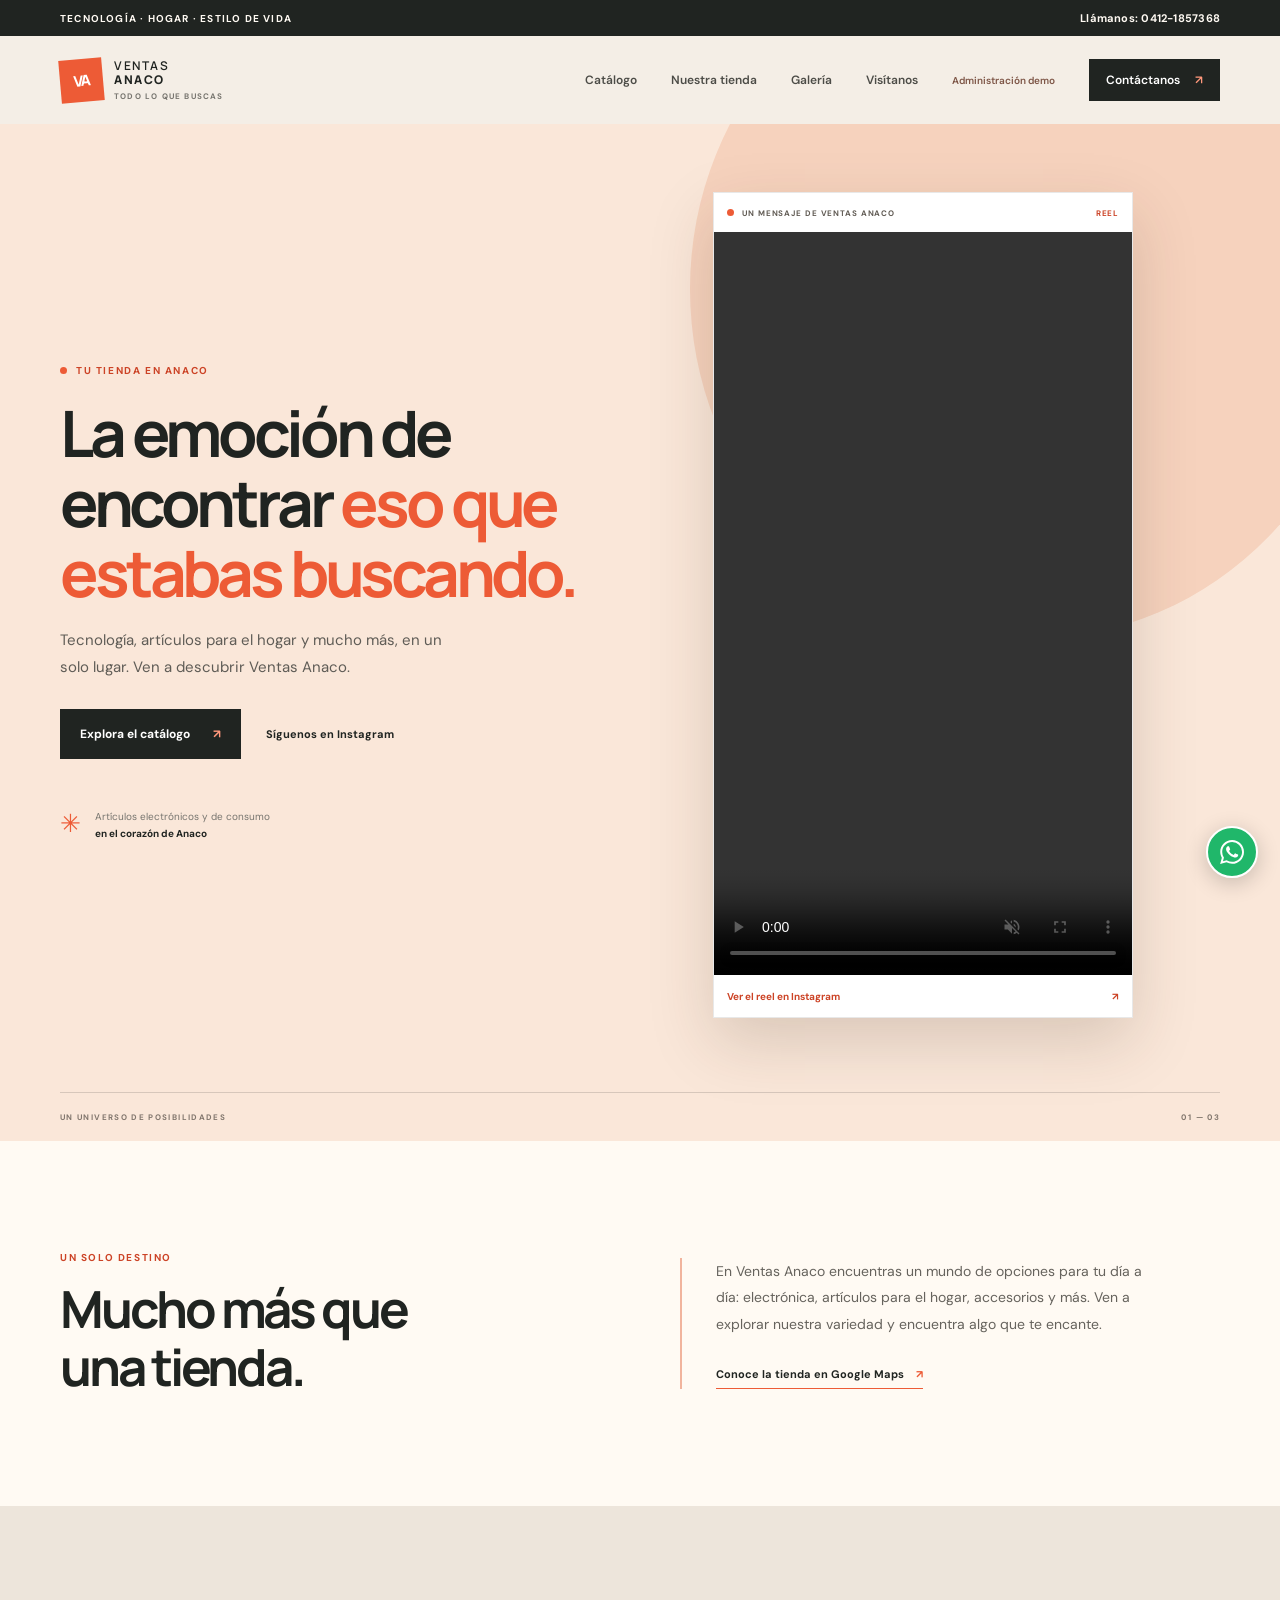
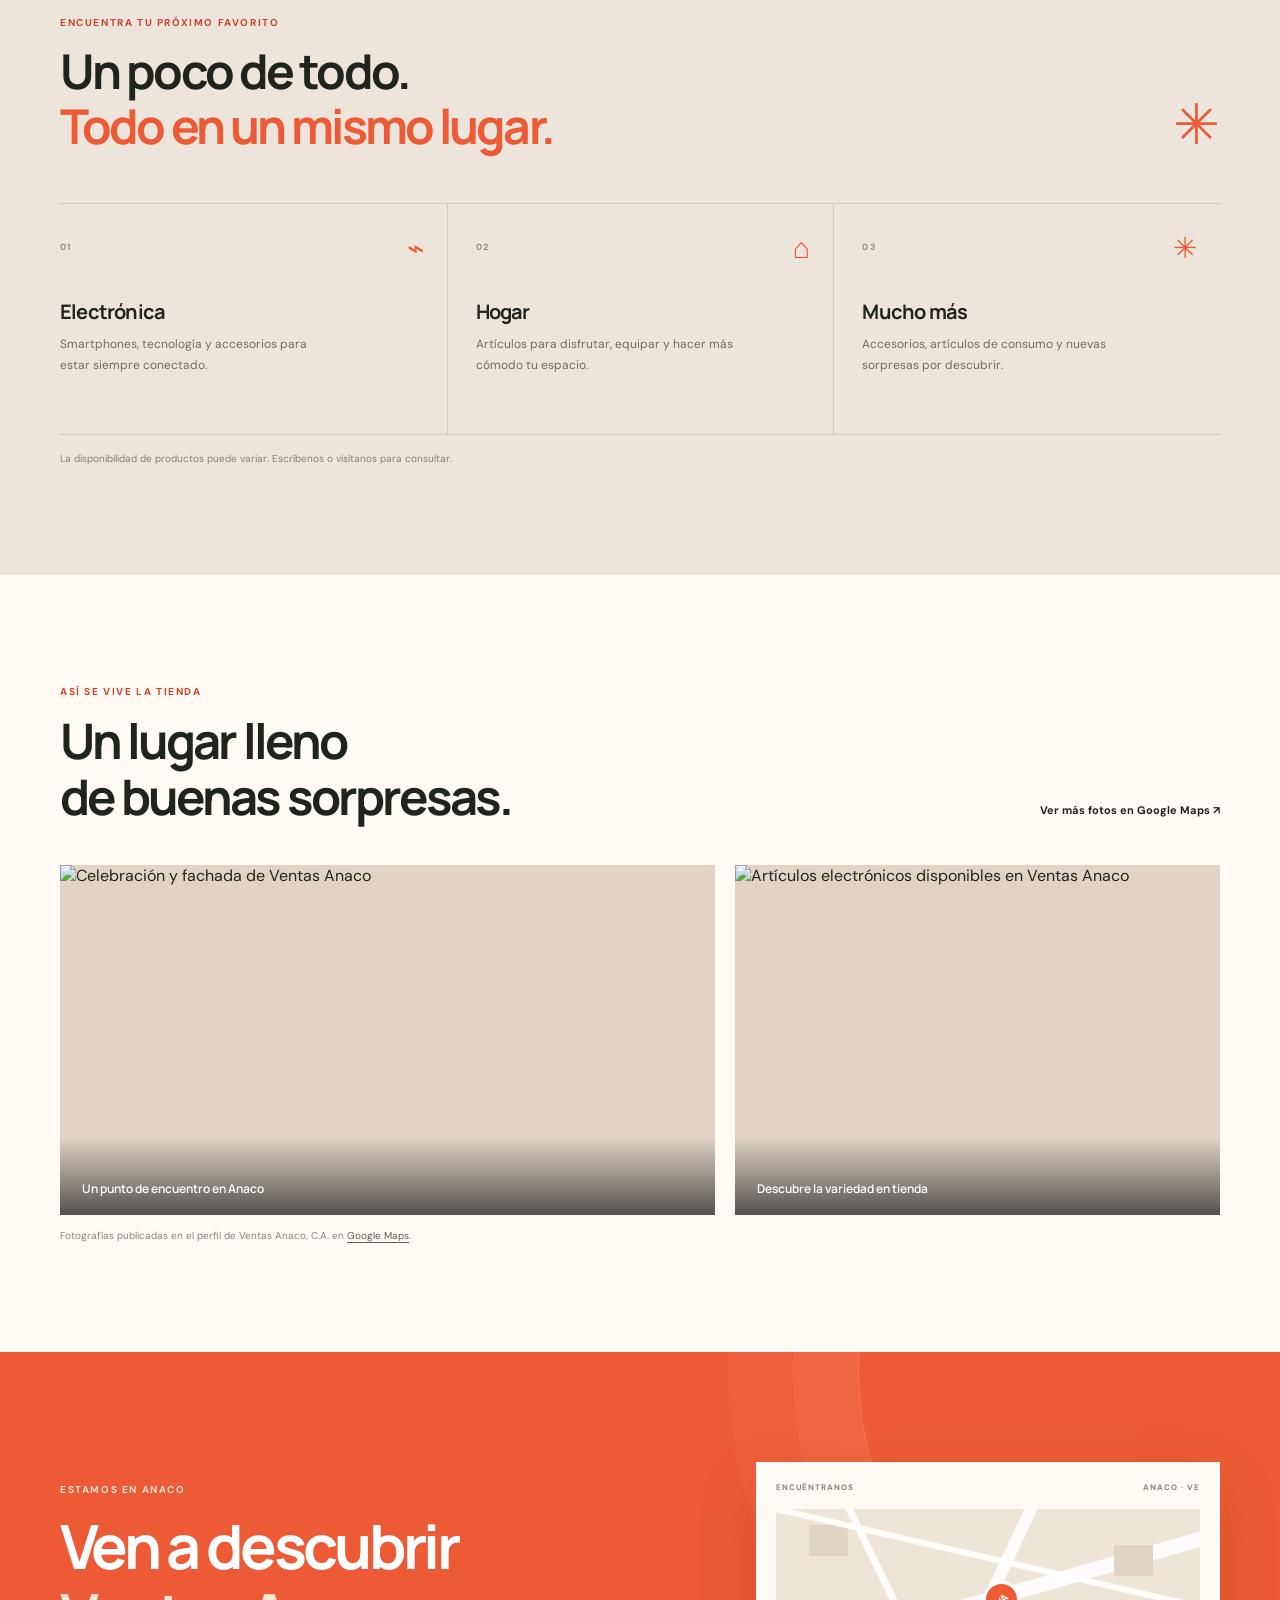
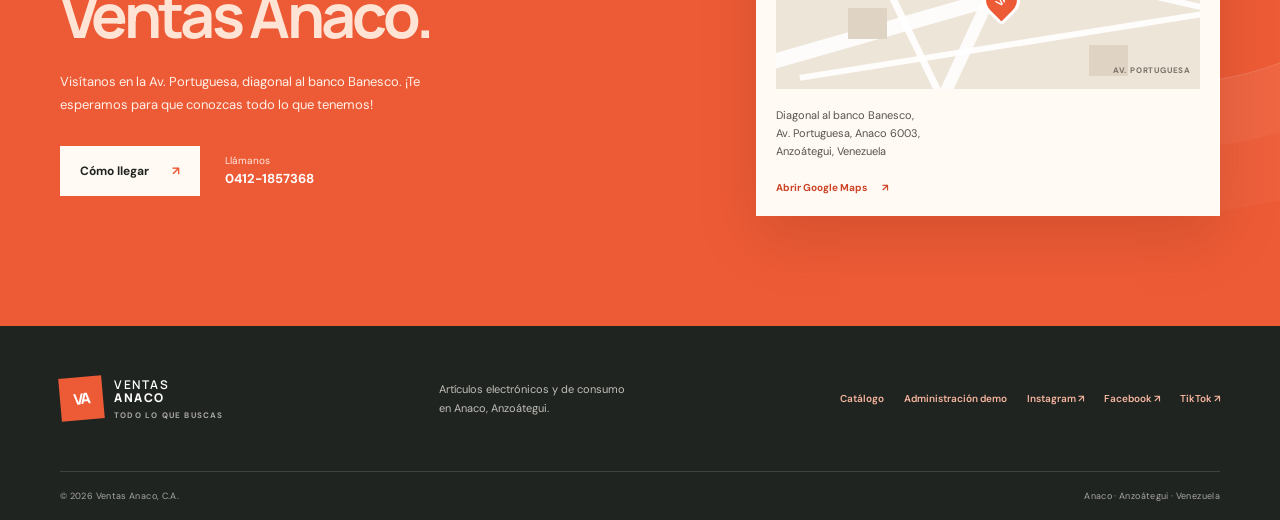
==== commit c48cd617: "Autoplay owner reel on homepage" ====
--- a/index.html
+++ b/index.html
@@ -55,14 +55,10 @@
                 <div class="hero-video-feature">
                     <div class="video-feature-label"><span class="video-live-dot"></span>UN MENSAJE DE VENTAS ANACO <span>REEL</span></div>
                     <div class="instagram-video-frame">
-                        <iframe
-                            src="https://www.instagram.com/reel/DeCcCZPxCKG/embed/"
-                            title="Video de Ventas Anaco C.A. en Instagram"
-                            loading="eager"
-                            allow="autoplay; clipboard-write; encrypted-media; picture-in-picture"
-                            allowfullscreen
-                            referrerpolicy="strict-origin-when-cross-origin">
-                        </iframe>
+                        <video class="hero-reel" autoplay muted playsinline controls preload="metadata" aria-label="Video de Ventas Anaco C.A.">
+                            <source src="assets/videos/ventas-anaco-reel.mp4" type="video/mp4">
+                            Tu navegador no puede reproducir este video.
+                        </video>
                     </div>
                     <a class="video-feature-link" href="https://www.instagram.com/reel/DeCcCZPxCKG/" target="_blank" rel="noopener noreferrer">
                         Ver el reel en Instagram <span aria-hidden="true">↗</span>
--- a/styles.css
+++ b/styles.css
@@ -60,12 +60,12 @@
 .hero-note { margin-top: 44px; display: flex; align-items: center; gap: 14px; color: var(--muted); font-size: 10px; line-height: 1.7; }
 .hero-note strong { color: var(--ink); font-weight: 700; }
 .note-star { color: var(--orange); font-size: 25px; }
-.hero-video-feature { position: relative; width: min(100%, 500px); margin: 0 auto; overflow: hidden; border: 1px solid rgba(32,36,33,.1); background: #fff; box-shadow: 0 24px 60px rgba(58,39,24,.17); }
+.hero-video-feature { position: relative; width: min(100%, 420px); margin: 0 auto; overflow: hidden; border: 1px solid rgba(32,36,33,.1); background: #fff; box-shadow: 0 24px 60px rgba(58,39,24,.17); }
 .video-feature-label { min-height: 39px; padding: 0 13px; display: flex; align-items: center; gap: 8px; color: #615b54; font-size: 8px; font-weight: 700; letter-spacing: .11em; }
 .video-live-dot { width: 7px; height: 7px; border-radius: 50%; background: var(--orange); }
 .video-feature-label > span:last-child { margin-left: auto; color: var(--orange-dark); }
-.instagram-video-frame { width: 100%; height: 790px; overflow: hidden; background: #171717; }
-.instagram-video-frame iframe { width: 100%; height: 100%; display: block; border: 0; background: #fff; }
+.instagram-video-frame { width: 100%; aspect-ratio: 9 / 16; overflow: hidden; background: #171717; }
+.hero-reel { width: 100%; height: 100%; display: block; object-fit: cover; }
 .video-feature-link { min-height: 42px; padding: 0 13px; display: flex; align-items: center; justify-content: space-between; color: var(--orange-dark); font-size: 10px; font-weight: 700; text-decoration: none; }
 .video-feature-link:hover { background: #fff5ef; }
 .hero-bottom { position: relative; z-index: 1; min-height: 49px; display: flex; justify-content: space-between; align-items: center; border-top: 1px solid rgba(32, 36, 33, .16); color: #81766d; font-size: 8px; font-weight: 700; letter-spacing: .17em; }
@@ -151,7 +151,6 @@
     .section { padding-block: 82px; }
     .hero-content { min-height: 540px; grid-template-columns: 1fr .92fr; gap: 18px; }
     .hero-video-feature { max-width: 440px; }
-    .instagram-video-frame { height: 660px; }
     .intro-grid { gap: 45px; }
     .visit-layout { gap: 50px; }
     .nav-links { gap: 20px; }
@@ -179,7 +178,6 @@
     .hero-intro { max-width: 370px; font-size: 13px; }
     .hero-note { margin-top: 26px; }
     .hero-video-feature { max-width: 390px; }
-    .instagram-video-frame { height: 620px; }
     .hero-bottom { min-height: 42px; font-size: 7px; }
     .intro-grid { grid-template-columns: 1fr; gap: 26px; }
     .intro-copy { padding-left: 19px; }
